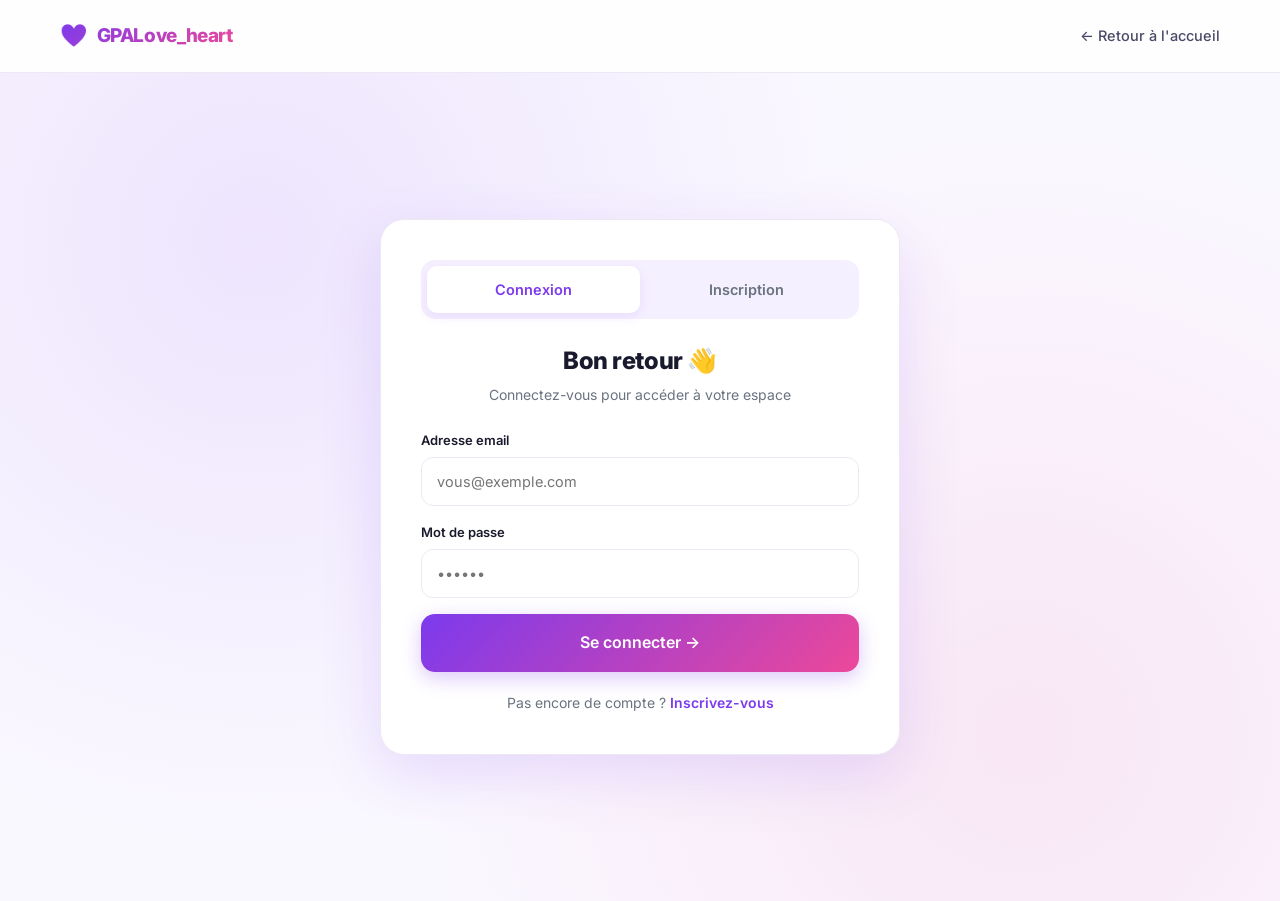
==== auth.html @ fbfcaed0 "Create auth.html" ====
<!doctype html>
<html lang="fr">
<head>
<meta charset="utf-8">
<meta name="viewport" content="width=device-width,initial-scale=1">
<title>Connexion / Inscription — GPALove_heart</title>
<link rel="icon" href="https://monlogo.png">
<link rel="preconnect" href="https://fonts.googleapis.com">
<link rel="preconnect" href="https://fonts.gstatic.com" crossorigin>
<link href="https://fonts.googleapis.com/css2?family=Inter:wght@400;500;600;700;800;900&display=swap" rel="stylesheet">
<link rel="stylesheet" href="styles.css">
<style>
  .auth-wrap{min-height:calc(100vh - 72px);display:grid;place-items:center;padding:40px 20px;
    background:radial-gradient(circle at 20% 20%,rgba(124,58,237,.10),transparent 50%),
    radial-gradient(circle at 80% 80%,rgba(236,72,153,.10),transparent 50%)}
  .auth-card{background:#fff;border-radius:24px;padding:40px;max-width:520px;width:100%;
    box-shadow:0 20px 60px rgba(124,58,237,.15);border:1px solid var(--line)}
  .tabs{display:flex;background:var(--bg-alt);padding:6px;border-radius:14px;margin-bottom:28px}
  .tabs button{flex:1;padding:12px;border:none;background:transparent;border-radius:10px;
    font-weight:600;font-size:14.5px;cursor:pointer;color:var(--muted);transition:.2s}
  .tabs button.active{background:#fff;color:var(--primary);box-shadow:0 4px 12px rgba(124,58,237,.10)}
  .pane{display:none}
  .pane.active{display:block;animation:fade .3s}
  @keyframes fade{from{opacity:0;transform:translateY(8px)}to{opacity:1;transform:none}}
  .pane h2{font-size:24px;margin-bottom:8px;text-align:center}
  .pane > p.sub{color:var(--muted);text-align:center;font-size:14px;margin-bottom:24px}
  .switch-link{text-align:center;margin-top:20px;font-size:14px;color:var(--muted)}
  .switch-link a{color:var(--primary);font-weight:600;cursor:pointer}
  .pwd-info{font-size:12px;color:var(--muted);margin-top:6px;line-height:1.5}
  .verif-box{text-align:center}
  .verif-box .icon{font-size:64px;margin-bottom:16px}
  .code-input{letter-spacing:14px;font-size:24px;text-align:center;font-weight:700;padding:16px}
  .resend{margin-top:16px;font-size:13px;color:var(--muted);text-align:center}
  .resend a{color:var(--primary);cursor:pointer;font-weight:600}
</style>
</head>
<body>

<header class="site">
  <div class="container nav">
    <a href="index.html" class="logo"><span class="heart">💜</span> GPALove_heart</a>
    <nav class="nav-links">
      <a href="index.html">← Retour à l'accueil</a>
    </nav>
  </div>
</header>

<div class="auth-wrap">
  <div class="auth-card">

    <!-- ===== TABS ===== -->
    <div class="tabs">
      <button id="tabLogin" class="active" onclick="switchTab('login')">Connexion</button>
      <button id="tabSignup" onclick="switchTab('signup')">Inscription</button>
    </div>

    <!-- ===== LOGIN ===== -->
    <div class="pane active" id="paneLogin">
      <h2>Bon retour 👋</h2>
      <p class="sub">Connectez-vous pour accéder à votre espace</p>

      <div class="field">
        <label>Adresse email</label>
        <input type="email" id="logEmail" placeholder="vous@exemple.com" autocomplete="email">
      </div>
      <div class="field">
        <label>Mot de passe</label>
        <input type="password" id="logPwd" placeholder="••••••" autocomplete="current-password">
      </div>

      <button class="btn btn-primary btn-block btn-lg" onclick="doLogin()" id="btnLoginSubmit">
        Se connecter →
      </button>

      <p class="switch-link">Pas encore de compte ? <a onclick="switchTab('signup')">Inscrivez-vous</a></p>
    </div>

    <!-- ===== SIGNUP ===== -->
    <div class="pane" id="paneSignup">
      <h2>Créer un compte</h2>
      <p class="sub">Rejoignez GPALove_heart en 30 secondes</p>

      <div class="field">
        <label>Nom complet *</label>
        <input type="text" id="regNom" placeholder="Ex : Awa Ndongo" autocomplete="name">
      </div>

      <div class="field">
        <label>Adresse email *</label>
        <input type="email" id="regEmail" placeholder="vous@exemple.com" autocomplete="email">
      </div>

      <div class="field">
        <label>Numéro de téléphone *</label>
        <div class="phone-group">
          <span class="prefix">+237</span>
          <input type="tel" id="regTel" maxlength="9" placeholder="6XXXXXXXX" inputmode="numeric">
        </div>
        <div class="pwd-info">Doit commencer par 6 et contenir 9 chiffres</div>
      </div>

      <div class="field">
        <label>Mot de passe *</label>
        <input type="password" id="regPwd" placeholder="••••••" autocomplete="new-password">
        <div class="pwd-info">Minimum 6 caractères, avec au moins 1 chiffre et 1 caractère spécial (!@#$%...)</div>
      </div>

      <label style="display:flex;gap:10px;font-size:13px;color:var(--muted);align-items:flex-start;margin:18px 0">
        <input type="checkbox" id="regCGU" style="width:auto;margin-top:4px">
        <span>Je reconnais avoir lu et accepté les <a href="cgu.html" target="_blank" style="color:var(--primary);font-weight:600">Conditions Générales d'Utilisation</a> et la <a href="cgu.html" target="_blank" style="color:var(--primary);font-weight:600">Politique de confidentialité</a>.</span>
      </label>

      <button class="btn btn-primary btn-block btn-lg" onclick="doSignup()" id="btnSignupSubmit">
        Créer mon compte →
      </button>

      <p class="switch-link">Déjà inscrit ? <a onclick="switchTab('login')">Connectez-vous</a></p>
    </div>

    <!-- ===== VERIFICATION ===== -->
    <div class="pane" id="paneVerif">
      <div class="verif-box">
        <div class="icon">📧</div>
        <h2>Vérifiez votre email</h2>
        <p class="sub">Un code à 6 chiffres a été envoyé à <b id="verifEmail"></b>.<br>Vérifiez aussi vos spams.</p>
      </div>

      <div class="field">
        <label>Code de vérification</label>
        <input type="text" id="verifCode" maxlength="6" placeholder="000000" inputmode="numeric" class="code-input">
      </div>

      <button class="btn btn-primary btn-block btn-lg" onclick="doVerify()" id="btnVerifSubmit">
        Vérifier mon compte
      </button>

      <p class="resend">
        Vous n'avez rien reçu ? <a onclick="resendCode()">Renvoyer le code</a>
      </p>
    </div>

  </div>
</div>

<!-- ============================================================
     SCRIPTS
     ============================================================ -->
<script src="api.js"></script>
<script>
let pendingEmail = '';

/* ===== Initial : si hash #signup ou ?signup ===== */
const params = new URLSearchParams(location.search);
if (location.hash === '#signup' || params.get('signup')) switchTab('signup');

/* ===== Tabs ===== */
function switchTab(t) {
  document.querySelectorAll('.pane').forEach(p => p.classList.remove('active'));
  document.querySelectorAll('.tabs button').forEach(b => b.classList.remove('active'));
  if (t === 'signup') {
    document.getElementById('paneSignup').classList.add('active');
    document.getElementById('tabSignup').classList.add('active');
  } else {
    document.getElementById('paneLogin').classList.add('active');
    document.getElementById('tabLogin').classList.add('active');
  }
}

/* ===== LOGIN ===== */
async function doLogin() {
  const email = document.getElementById('logEmail').value.trim();
  const pwd = document.getElementById('logPwd').value;
  if (!validateEmail(email)) return toast('Email invalide', 'error');
  if (!pwd) return toast('Entrez votre mot de passe', 'error');

  const btn = document.getElementById('btnLoginSubmit');
  btn.disabled = true; btn.textContent = 'Connexion...';

  try {
    const data = await apiLogin(email, pwd);
    toast('Bienvenue ' + (data.user?.nom || '') + ' !', 'success');
    setTimeout(() => {
      if (data.user?.isAdmin) location.href = 'admin.html';
      else location.href = 'dashboard.html';
    }, 700);
  } catch (e) {
    toast(e.message, 'error');
    btn.disabled = false; btn.textContent = 'Se connecter →';
  }
}

/* ===== SIGNUP ===== */
async function doSignup() {
  const nom = document.getElementById('regNom').value.trim();
  const email = document.getElementById('regEmail').value.trim();
  const tel = document.getElementById('regTel').value.trim();
  const pwd = document.getElementById('regPwd').value;
  const cgu = document.getElementById('regCGU').checked;

  if (!nom) return toast('Nom complet requis', 'error');
  if (!validateEmail(email)) return toast('Email invalide', 'error');
  if (!validatePhone(tel)) return toast('Numéro : 6 + 8 chiffres (ex: 690123456)', 'error');
  if (!validatePassword(pwd)) return toast('Mot de passe : 6+ car., 1 chiffre, 1 caractère spécial', 'error');
  if (!cgu) return toast('Vous devez accepter les CGU', 'error');

  const btn = document.getElementById('btnSignupSubmit');
  btn.disabled = true; btn.textContent = 'Création du compte...';

  try {
    const data = await apiRegister({ nom, email, tel, password: pwd });
    pendingEmail = email;
    document.getElementById('verifEmail').textContent = email;
    document.querySelectorAll('.pane').forEach(p => p.classList.remove('active'));
    document.getElementById('paneVerif').classList.add('active');
    document.querySelectorAll('.tabs').forEach(t => t.style.display = 'none');
    toast('Code envoyé ! Vérifiez votre email.', 'success');
    setTimeout(() => document.getElementById('verifCode').focus(), 300);
  } catch (e) {
    toast(e.message, 'error');
    btn.disabled = false; btn.textContent = 'Créer mon compte →';
  }
}

/* ===== VERIFY ===== */
async function doVerify() {
  const code = document.getElementById('verifCode').value.trim();
  if (code.length !== 6) return toast('Le code doit contenir 6 chiffres', 'error');

  const btn = document.getElementById('btnVerifSubmit');
  btn.disabled = true; btn.textContent = 'Vérification...';

  try {
    const data = await apiVerify(pendingEmail, code);
    toast('Compte vérifié ! Bienvenue 🎉', 'success');
    setTimeout(() => {
      if (data.user?.isAdmin) location.href = 'admin.html';
      else location.href = 'dashboard.html';
    }, 900);
  } catch (e) {
    toast(e.message, 'error');
    btn.disabled = false; btn.textContent = 'Vérifier mon compte';
  }
}

/* ===== RESEND ===== */
async function resendCode() {
  if (!pendingEmail) return toast('Erreur : email introuvable', 'error');
  try {
    await apiResendCode(pendingEmail);
    toast('Nouveau code envoyé !', 'success');
  } catch (e) {
    toast(e.message, 'error');
  }
}

/* ===== Format téléphone (que des chiffres) ===== */
document.getElementById('regTel').addEventListener('input', (e) => {
  e.target.value = e.target.value.replace(/\D/g, '').slice(0, 9);
});

/* ===== Auto-diriger si déjà connecté ===== */
if (getToken()) {
  const u = getCachedUser();
  if (u?.isAdmin) location.href = 'admin.html';
  else location.href = 'dashboard.html';
}
</script>
</body>
</html>
---- styles.css ----
/* ============================================================
   GPALove_heart — Design System
   Inspiré de Tammuz (élégance) & Angels Friend (parcours)
   ============================================================ */

:root {
  --primary: #7c3aed;
  --primary-dark: #5b21b6;
  --primary-light: #a78bfa;
  --secondary: #ec4899;
  --secondary-light: #f9a8d4;
  --accent: #06b6d4;
  --gold: #f59e0b;
  --success: #10b981;
  --warn: #f59e0b;
  --danger: #ef4444;
  --bg: #faf8ff;
  --bg-alt: #f5f0ff;
  --card: #ffffff;
  --text: #1a1a2e;
  --text-soft: #4a4a68;
  --muted: #6b7280;
  --line: #ece9f5;
  --radius: 18px;
  --radius-sm: 12px;
  --radius-lg: 28px;
  --shadow-sm: 0 4px 14px rgba(124,58,237,.06);
  --shadow: 0 8px 30px rgba(124,58,237,.10);
  --shadow-lg: 0 20px 60px rgba(124,58,237,.16);
  --gradient: linear-gradient(135deg, #7c3aed 0%, #ec4899 100%);
  --gradient-soft: linear-gradient(135deg, #f3eefe 0%, #fde8f3 100%);
}

* { box-sizing: border-box; margin: 0; padding: 0; }
html { scroll-behavior: smooth; }
body {
  font-family: 'Inter', system-ui, -apple-system, 'Segoe UI', Roboto, sans-serif;
  background: var(--bg);
  color: var(--text);
  line-height: 1.6;
  -webkit-font-smoothing: antialiased;
  overflow-x: hidden;
}
img { max-width: 100%; display: block; }
a { color: inherit; text-decoration: none; }
button, input, select, textarea { font: inherit; outline: none; }
h1, h2, h3, h4, h5 { line-height: 1.2; font-weight: 800; letter-spacing: -0.02em; }

.container { max-width: 1200px; margin: 0 auto; padding: 0 20px; }

/* ============================================================
   HEADER / NAV
   ============================================================ */
header.site {
  position: sticky; top: 0; z-index: 50;
  background: rgba(255,255,255,.85);
  backdrop-filter: blur(14px);
  -webkit-backdrop-filter: blur(14px);
  border-bottom: 1px solid var(--line);
}
.nav { display: flex; align-items: center; justify-content: space-between; height: 72px; }
.logo {
  display: flex; align-items: center; gap: 10px;
  font-weight: 800; font-size: 19px; letter-spacing: -0.02em;
  background: var(--gradient);
  -webkit-background-clip: text; background-clip: text;
  -webkit-text-fill-color: transparent;
}
.logo img { height: 38px; width: 38px; border-radius: 12px; object-fit: cover; }
.logo .heart { font-size: 22px; }
.nav-links { display: flex; gap: 26px; align-items: center; }
.nav-links a { color: var(--text-soft); font-weight: 500; font-size: 14.5px; transition: color .2s; position: relative; }
.nav-links a:hover, .nav-links a.active { color: var(--primary); }
.nav-links a.active::after {
  content: ''; position: absolute; bottom: -24px; left: 0; right: 0;
  height: 3px; background: var(--gradient); border-radius: 3px;
}
.menu-toggle { display: none; background: none; border: none; font-size: 24px; color: var(--primary); cursor: pointer; }

/* ============================================================
   BUTTONS
   ============================================================ */
.btn {
  display: inline-flex; align-items: center; justify-content: center; gap: 8px;
  padding: 12px 22px; border-radius: var(--radius-sm);
  border: none; cursor: pointer; font-weight: 600; font-size: 14.5px;
  transition: all .22s ease; white-space: nowrap; text-decoration: none;
}
.btn-primary { background: var(--gradient); color: #fff; box-shadow: 0 6px 20px rgba(124,58,237,.28); }
.btn-primary:hover { transform: translateY(-2px); box-shadow: 0 12px 30px rgba(124,58,237,.38); }
.btn-ghost { background: #fff; color: var(--primary); border: 1.5px solid var(--line); }
.btn-ghost:hover { border-color: var(--primary); background: var(--bg-alt); }
.btn-success { background: var(--success); color: #fff; }
.btn-danger { background: var(--danger); color: #fff; }
.btn-warn { background: var(--warn); color: #fff; }
.btn-block { width: 100%; }
.btn-sm { padding: 8px 16px; font-size: 13px; border-radius: 10px; }
.btn-lg { padding: 16px 32px; font-size: 16px; border-radius: 14px; }
.btn:disabled { opacity: .55; cursor: not-allowed; transform: none !important; }

/* ============================================================
   HERO
   ============================================================ */
.hero {
  padding: 90px 0 70px;
  background:
    radial-gradient(circle at 15% 20%, rgba(124,58,237,.14), transparent 45%),
    radial-gradient(circle at 85% 15%, rgba(236,72,153,.12), transparent 45%),
    radial-gradient(circle at 50% 90%, rgba(6,182,212,.08), transparent 40%);
  position: relative;
  overflow: hidden;
}
.hero-grid { display: grid; grid-template-columns: 1.15fr .85fr; gap: 60px; align-items: center; }
.hero h1 {
  font-size: clamp(34px, 5.5vw, 58px); line-height: 1.08;
  font-weight: 800; margin-bottom: 22px; letter-spacing: -0.03em;
}
.hero h1 span {
  background: var(--gradient);
  -webkit-background-clip: text; background-clip: text;
  -webkit-text-fill-color: transparent;
}
.hero p { color: var(--text-soft); font-size: 17px; margin-bottom: 30px; max-width: 560px; }
.hero-cta { display: flex; gap: 14px; flex-wrap: wrap; }
.hero-stats { display: flex; gap: 40px; margin-top: 40px; flex-wrap: wrap; }
.hero-stats .stat { }
.hero-stats .stat b { display: block; font-size: 30px; font-weight: 800; color: var(--primary); line-height: 1; }
.hero-stats .stat span { font-size: 13px; color: var(--muted); margin-top: 6px; display: block; }

.hero-visual { position: relative; height: 440px; }
.hero-visual .card-float {
  position: absolute; background: #fff; border-radius: 20px;
  box-shadow: var(--shadow); padding: 20px 22px;
  border: 1px solid var(--line); animation: float 6s ease-in-out infinite;
}
.hero-visual .cf1 { top: 10px; left: 0; width: 200px; animation-delay: 0s; }
.hero-visual .cf2 { top: 160px; right: 0; width: 240px; animation-delay: 1.5s; }
.hero-visual .cf3 { bottom: 10px; left: 30px; width: 220px; animation-delay: 3s; }
.stat-mini { font-size: 26px; font-weight: 800; color: var(--primary); }
.stat-label { font-size: 12.5px; color: var(--muted); margin-top: 2px; }
@keyframes float { 0%, 100% { transform: translateY(0); } 50% { transform: translateY(-12px); } }

/* ============================================================
   SECTIONS
   ============================================================ */
section { padding: 80px 0; }
.section-title { text-align: center; margin-bottom: 54px; max-width: 720px; margin-left: auto; margin-right: auto; }
.section-title .eyebrow {
  display: inline-block; font-size: 12.5px; font-weight: 700; letter-spacing: .12em;
  text-transform: uppercase; color: var(--secondary);
  background: rgba(236,72,153,.08); padding: 6px 16px; border-radius: 30px; margin-bottom: 16px;
}
.section-title h2 { font-size: clamp(28px, 3.8vw, 42px); margin-bottom: 14px; letter-spacing: -0.025em; }
.section-title p { color: var(--muted); font-size: 16.5px; }

.grid { display: grid; gap: 22px; }
.grid-2 { grid-template-columns: repeat(auto-fit, minmax(340px, 1fr)); }
.grid-3 { grid-template-columns: repeat(auto-fit, minmax(280px, 1fr)); }
.grid-4 { grid-template-columns: repeat(auto-fit, minmax(230px, 1fr)); }

/* ============================================================
   CARDS
   ============================================================ */
.card {
  background: var(--card); border: 1px solid var(--line);
  border-radius: var(--radius); padding: 26px;
  box-shadow: var(--shadow-sm); transition: all .28s ease;
}
.card:hover { transform: translateY(-4px); box-shadow: var(--shadow-lg); border-color: var(--primary-light); }
.card h3 { font-size: 18px; margin-bottom: 10px; font-weight: 700; }
.card p { color: var(--muted); font-size: 14.5px; }

.icon-box {
  width: 52px; height: 52px; border-radius: 15px;
  display: grid; place-items: center;
  background: var(--gradient-soft); color: var(--primary);
  font-size: 24px; margin-bottom: 18px;
}

/* Programmes (style Tammuz destinations) */
.programmes-grid { display: grid; grid-template-columns: repeat(auto-fit, minmax(160px, 1fr)); gap: 16px; }
.pays-card {
  background: #fff; border-radius: var(--radius);
  overflow: hidden; border: 1px solid var(--line);
  cursor: pointer; transition: all .28s ease; text-align: center;
  box-shadow: var(--shadow-sm);
}
.pays-card:hover { transform: translateY(-5px); box-shadow: var(--shadow-lg); }
.pays-card .flag {
  height: 110px; display: grid; place-items: center;
  font-size: 56px; background: var(--gradient-soft);
}
.pays-card .body { padding: 16px; }
.pays-card b { display: block; font-size: 15px; font-weight: 700; margin-bottom: 4px; }
.pays-card span { font-size: 12.5px; color: var(--muted); }

/* Parcours (style Angels Friend) */
.parcours { display: grid; gap: 20px; }
.etape {
  display: flex; gap: 20px; align-items: flex-start;
  background: #fff; padding: 22px; border-radius: var(--radius);
  border: 1px solid var(--line); box-shadow: var(--shadow-sm);
  transition: all .25s;
}
.etape:hover { box-shadow: var(--shadow); transform: translateX(4px); }
.etape .num {
  flex-shrink: 0; width: 46px; height: 46px; border-radius: 50%;
  display: grid; place-items: center;
  background: var(--gradient); color: #fff; font-weight: 800; font-size: 17px;
  box-shadow: 0 6px 16px rgba(124,58,237,.30);
}
.etape h4 { font-size: 16.5px; margin-bottom: 6px; }
.etape p { color: var(--muted); font-size: 14px; }

/* ============================================================
   FORMULAIRES
   ============================================================ */
.field { margin-bottom: 16px; }
.field label { display: block; font-size: 13px; font-weight: 600; margin-bottom: 6px; color: var(--text); }
.field input, .field select, .field textarea {
  width: 100%; padding: 12px 15px;
  border: 1.5px solid var(--line); border-radius: var(--radius-sm);
  background: #fff; transition: all .2s; font-size: 14.5px; color: var(--text);
}
.field input:focus, .field select:focus, .field textarea:focus {
  border-color: var(--primary); box-shadow: 0 0 0 4px rgba(124,58,237,.10);
}
.phone-group { display: flex; gap: 8px; }
.phone-group .prefix {
  display: grid; place-items: center; padding: 0 15px;
  background: var(--bg-alt); border-radius: var(--radius-sm);
  font-weight: 700; color: var(--primary); border: 1.5px solid var(--line);
}

/* ============================================================
   MODALES
   ============================================================ */
.overlay {
  position: fixed; inset: 0; background: rgba(15,10,30,.60);
  backdrop-filter: blur(6px); -webkit-backdrop-filter: blur(6px);
  z-index: 100; display: none; align-items: center; justify-content: center;
  padding: 20px; overflow-y: auto;
}
.overlay.open { display: flex; }
.modal {
  background: #fff; border-radius: 22px; max-width: 560px; width: 100%;
  padding: 32px; box-shadow: 0 30px 80px rgba(0,0,0,.30);
  max-height: 92vh; overflow-y: auto; position: relative;
  animation: pop .25s ease;
}
@keyframes pop { from { transform: scale(.94); opacity: 0; } to { transform: scale(1); opacity: 1; } }
.modal h3 { font-size: 21px; margin-bottom: 16px; font-weight: 800; }
.close-x {
  position: absolute; top: 16px; right: 16px;
  width: 36px; height: 36px; border-radius: 50%;
  border: none; background: var(--bg-alt); color: var(--primary);
  cursor: pointer; font-size: 20px; font-weight: 700;
  display: grid; place-items: center; transition: .2s;
}
.close-x:hover { background: var(--gradient); color: #fff; }

/* ============================================================
   TABLES
   ============================================================ */
table { width: 100%; border-collapse: collapse; font-size: 14px; }
th, td { padding: 13px 10px; text-align: left; border-bottom: 1px solid var(--line); }
th { font-weight: 700; color: var(--muted); font-size: 12px; text-transform: uppercase; letter-spacing: .06em; }
tr:last-child td { border-bottom: none; }

.badge {
  display: inline-block; padding: 4px 11px; border-radius: 20px;
  font-size: 11.5px; font-weight: 700;
}
.badge-pending { background: #fff7e6; color: #b45309; }
.badge-success { background: #e7f9f1; color: #047857; }
.badge-fail { background: #fee; color: #b91c1c; }
.badge-pro { background: var(--gradient); color: #fff; }

/* ============================================================
   DASHBOARD
   ============================================================ */
.dash { display: grid; grid-template-columns: 260px 1fr; gap: 24px; padding: 24px 0; }
.sidebar {
  background: #fff; border-radius: var(--radius); padding: 16px;
  border: 1px solid var(--line); height: fit-content;
  position: sticky; top: 92px; box-shadow: var(--shadow-sm);
}
.sidebar .item {
  display: flex; align-items: center; gap: 12px;
  padding: 12px 14px; border-radius: var(--radius-sm);
  color: var(--muted); cursor: pointer; font-weight: 500; font-size: 14.5px;
  transition: all .18s; margin-bottom: 4px;
}
.sidebar .item:hover { background: var(--bg-alt); color: var(--primary); }
.sidebar .item.active { background: var(--gradient); color: #fff; box-shadow: 0 6px 16px rgba(124,58,237,.28); }

.balance-card {
  background: var(--gradient); color: #fff;
  border-radius: var(--radius-lg); padding: 28px;
  position: relative; overflow: hidden;
  box-shadow: 0 20px 50px rgba(124,58,237,.30);
}
.balance-card::after {
  content: ''; position: absolute; right: -60px; top: -60px;
  width: 220px; height: 220px; background: rgba(255,255,255,.10); border-radius: 50%;
}
.balance-card::before {
  content: ''; position: absolute; left: -40px; bottom: -40px;
  width: 140px; height: 140px; background: rgba(255,255,255,.08); border-radius: 50%;
}
.balance-value { font-size: 38px; font-weight: 800; margin: 8px 0; letter-spacing: -0.02em; }
.float-actions { position: absolute; right: 20px; bottom: 20px; display: flex; gap: 10px; z-index: 2; }
.fab {
  width: 48px; height: 48px; border-radius: 50%; border: none;
  background: #fff; color: var(--primary); font-size: 22px; font-weight: 700;
  cursor: pointer; box-shadow: 0 8px 22px rgba(0,0,0,.18); transition: .2s;
  display: grid; place-items: center;
}
.fab:hover { transform: scale(1.10); }

/* TABS */
.tab-content { display: none; animation: fade .25s ease; }
.tab-content.active { display: block; }
@keyframes fade { from { opacity: 0; transform: translateY(8px); } to { opacity: 1; transform: none; } }

/* ============================================================
   CATEGORY SCROLL (carousel horizontal)
   ============================================================ */
.cat-scroll {
  display: flex; gap: 12px; overflow-x: auto;
  padding: 8px 4px 20px; scroll-behavior: smooth;
  -webkit-overflow-scrolling: touch;
}
.cat-scroll::-webkit-scrollbar { height: 6px; }
.cat-scroll::-webkit-scrollbar-thumb { background: var(--line); border-radius: 6px; }
.cat-scroll::-webkit-scrollbar-thumb:hover { background: var(--primary-light); }
.cat-pill {
  padding: 10px 22px; border-radius: 30px;
  background: #fff; border: 1.5px solid var(--line);
  cursor: pointer; font-weight: 600; font-size: 14px;
  white-space: nowrap; transition: all .2s; color: var(--text-soft);
}
.cat-pill:hover { border-color: var(--primary-light); }
.cat-pill.active { background: var(--gradient); color: #fff; border-color: transparent; box-shadow: 0 6px 16px rgba(124,58,237,.25); }

/* ============================================================
   PROFIL MÈRE PORTEUSE
   ============================================================ */
.list-grid { display: grid; grid-template-columns: repeat(auto-fill, minmax(270px, 1fr)); gap: 20px; }
.profile-card {
  background: #fff; border-radius: var(--radius); overflow: hidden;
  border: 1px solid var(--line); box-shadow: var(--shadow-sm);
  transition: all .25s;
}
.profile-card:hover { transform: translateY(-5px); box-shadow: var(--shadow-lg); }
.profile-card .ph {
  height: 180px; background: var(--gradient-soft);
  display: grid; place-items: center; font-size: 60px;
}
.profile-card .body { padding: 18px; }
.profile-card h4 { font-size: 16px; font-weight: 700; margin-bottom: 8px; display: flex; align-items: center; gap: 6px; }
.profile-card .meta { color: var(--muted); font-size: 13px; margin-bottom: 4px; }
.profile-card .actions { display: flex; gap: 8px; margin-top: 14px; }

/* ============================================================
   CAMPAGNES
   ============================================================ */
.campaign-card {
  background: #fff; border-radius: var(--radius); overflow: hidden;
  border: 1px solid var(--line); box-shadow: var(--shadow-sm);
  transition: all .25s;
}
.campaign-card:hover { transform: translateY(-5px); box-shadow: var(--shadow-lg); }
.campaign-card .top {
  height: 140px; background: var(--gradient-soft);
  display: grid; place-items: center; font-size: 52px;
}
.campaign-card .body { padding: 20px; }
.campaign-card h4 { font-size: 16.5px; font-weight: 700; margin-bottom: 8px; }
.campaign-card .desc { color: var(--muted); font-size: 13.5px; margin-bottom: 14px; min-height: 60px; }
.campaign-card .gain {
  display: flex; justify-content: space-between; align-items: center;
  padding: 12px 0; border-top: 1px solid var(--line); border-bottom: 1px solid var(--line);
  margin-bottom: 14px;
}
.campaign-card .gain b { color: var(--primary); font-size: 15px; font-weight: 800; }
.campaign-card .gain span { font-size: 12px; color: var(--muted); }

/* ============================================================
   TÉMOIGNAGES
   ============================================================ */
.testimonial {
  background: #fff; border-radius: var(--radius); padding: 24px;
  border: 1px solid var(--line); box-shadow: var(--shadow-sm);
  transition: all .25s;
}
.testimonial:hover { box-shadow: var(--shadow); }
.testimonial .stars { color: var(--gold); font-size: 16px; margin-bottom: 10px; letter-spacing: 2px; }
.testimonial p { color: var(--text); font-size: 14.5px; font-style: italic; margin-bottom: 16px; line-height: 1.65; }
.testimonial .author { display: flex; align-items: center; gap: 10px; padding-top: 14px; border-top: 1px solid var(--line); }
.testimonial .avatar {
  width: 40px; height: 40px; border-radius: 50%;
  background: var(--gradient); color: #fff;
  display: grid; place-items: center; font-weight: 700; font-size: 15px;
}
.testimonial .author b { font-size: 13.5px; display: block; }
.testimonial .author span { font-size: 12px; color: var(--muted); }

/* ============================================================
   FAQ (accordéon)
   ============================================================ */
.faq-item {
  background: #fff; border-radius: var(--radius-sm);
  border: 1px solid var(--line); margin-bottom: 12px;
  overflow: hidden; transition: all .25s;
}
.faq-item.open { box-shadow: var(--shadow); border-color: var(--primary-light); }
.faq-q {
  padding: 20px 24px; cursor: pointer;
  display: flex; justify-content: space-between; align-items: center;
  font-weight: 600; font-size: 15px;
}
.faq-q .icon { font-size: 20px; color: var(--primary); transition: transform .3s; }
.faq-item.open .faq-q .icon { transform: rotate(45deg); }
.faq-a {
  max-height: 0; overflow: hidden;
  transition: max-height .35s ease, padding .25s;
  color: var(--muted); font-size: 14.5px;
  padding: 0 24px;
}
.faq-item.open .faq-a { max-height: 500px; padding: 0 24px 22px; }

/* ============================================================
   CONTACT FORM
   ============================================================ */
.contact-form {
  background: #fff; padding: 34px; border-radius: var(--radius-lg);
  box-shadow: var(--shadow); border: 1px solid var(--line);
}
.contact-form .row { display: grid; grid-template-columns: 1fr 1fr; gap: 14px; }

/* ============================================================
   TOAST
   ============================================================ */
.toast {
  position: fixed; bottom: 24px; left: 50%; transform: translateX(-50%) translateY(120px);
  background: #1a1a2e; color: #fff;
  padding: 15px 26px; border-radius: 14px; z-index: 999;
  font-weight: 500; font-size: 14.5px;
  box-shadow: 0 12px 34px rgba(0,0,0,.30);
  transition: all .35s ease; opacity: 0;
  max-width: 90%; text-align: center;
}
.toast.show { transform: translateX(-50%) translateY(0); opacity: 1; }
.toast.success { background: var(--success); }
.toast.error { background: var(--danger); }
.toast.warn { background: var(--warn); }

/* ============================================================
   FOOTER
   ============================================================ */
footer.site {
  background: #1a1a2e; color: #c7c7d9;
  padding: 70px 0 30px; margin-top: 80px;
}
footer.site .logo { -webkit-text-fill-color: #fff; color: #fff; }
footer.site h5 {
  color: #fff; font-size: 13px; font-weight: 700;
  margin-bottom: 18px; letter-spacing: .08em; text-transform: uppercase;
}
footer.site a { color: #c7c7d9; font-size: 14px; display: block; padding: 6px 0; transition: color .2s; }
footer.site a:hover { color: var(--secondary-light); }
.footer-grid { display: grid; grid-template-columns: 2fr 1fr 1fr 1fr; gap: 44px; margin-bottom: 44px; }
.footer-grid p { color: #8b8ba7; font-size: 14px; margin-top: 16px; max-width: 340px; }
.footer-socials { display: flex; gap: 12px; margin-top: 18px; }
.footer-socials a {
  width: 40px; height: 40px; border-radius: 50%;
  background: rgba(255,255,255,.08); display: grid; place-items: center;
  font-size: 18px; padding: 0; transition: all .25s;
}
.footer-socials a:hover { background: var(--gradient); transform: translateY(-3px); }
.footer-bottom {
  border-top: 1px solid #2d2d44; padding-top: 24px;
  text-align: center; font-size: 13px; color: #8b8ba7;
}

/* ============================================================
   SECTION ALTERNÉE
   ============================================================ */
.bg-alt { background: var(--bg-alt); }
.bg-gradient { background: var(--gradient); color: #fff; }
.bg-gradient h2, .bg-gradient h3, .bg-gradient p { color: #fff; }
.bg-gradient .card { background: rgba(255,255,255,.10); border-color: rgba(255,255,255,.18); color: #fff; }
.bg-gradient .card p { color: rgba(255,255,255,.85); }

/* ============================================================
   RESPONSIVE
   ============================================================ */
@media (max-width: 900px) {
  .hero { padding: 60px 0 50px; }
  .hero-grid { grid-template-columns: 1fr; gap: 40px; }
  .hero-visual { height: 320px; max-width: 400px; margin: 0 auto; }
  .hero-visual .cf1 { width: 160px; }
  .hero-visual .cf2 { width: 180px; }
  .hero-visual .cf3 { width: 170px; }
  .dash { grid-template-columns: 1fr; }
  .sidebar { position: static; display: flex; overflow-x: auto; gap: 6px; padding: 10px; }
  .sidebar .item { white-space: nowrap; margin-bottom: 0; }
  .footer-grid { grid-template-columns: 1fr 1fr; gap: 30px; }
  .contact-form .row { grid-template-columns: 1fr; }
  section { padding: 60px 0; }
}
@media (max-width: 640px) {
  .nav-links { display: none; }
  .menu-toggle { display: block; }
  .nav-links.mobile-open {
    display: flex; flex-direction: column;
    position: absolute; top: 72px; left: 0; right: 0;
    background: #fff; padding: 20px;
    border-bottom: 1px solid var(--line);
    box-shadow: var(--shadow);
    gap: 4px; align-items: flex-start;
  }
  .nav-links.mobile-open a {
    padding: 12px 4px; width: 100%; border-bottom: 1px solid var(--line);
  }
  .nav-links.mobile-open a.active::after { display: none; }
  .footer-grid { grid-template-columns: 1fr; }
  .hero h1 { font-size: 32px; }
  .hero-stats { gap: 24px; }
  .hero-stats .stat b { font-size: 24px; }
  .modal { padding: 24px; border-radius: 18px; }
  .balance-value { font-size: 30px; }
  .btn { padding: 11px 18px; font-size: 14px; }
  .grid-3, .grid-4 { grid-template-columns: 1fr; }
  .container { padding: 0 16px; }
  section { padding: 44px 0; }
}

/* ============================================================
   ANIMATIONS FADE-IN (au scroll)
   ============================================================ */
.reveal { opacity: 0; transform: translateY(20px); transition: opacity .6s ease, transform .6s ease; }
.reveal.visible { opacity: 1; transform: translateY(0); }

/* ============================================================
   SCROLL PERSONNALISÉ
   ============================================================ */
::-webkit-scrollbar { width: 10px; height: 10px; }
::-webkit-scrollbar-track { background: var(--bg-alt); }
::-webkit-scrollbar-thumb { background: var(--primary-light); border-radius: 10px; }
::-webkit-scrollbar-thumb:hover { background: var(--primary); }

/* ============================================================
   LOADER
   ============================================================ */
.loader {
  width: 40px; height: 40px; border-radius: 50%;
  border: 3px solid var(--line); border-top-color: var(--primary);
  animation: spin 1s linear infinite; margin: 30px auto;
}
@keyframes spin { to { transform: rotate(360deg); } }
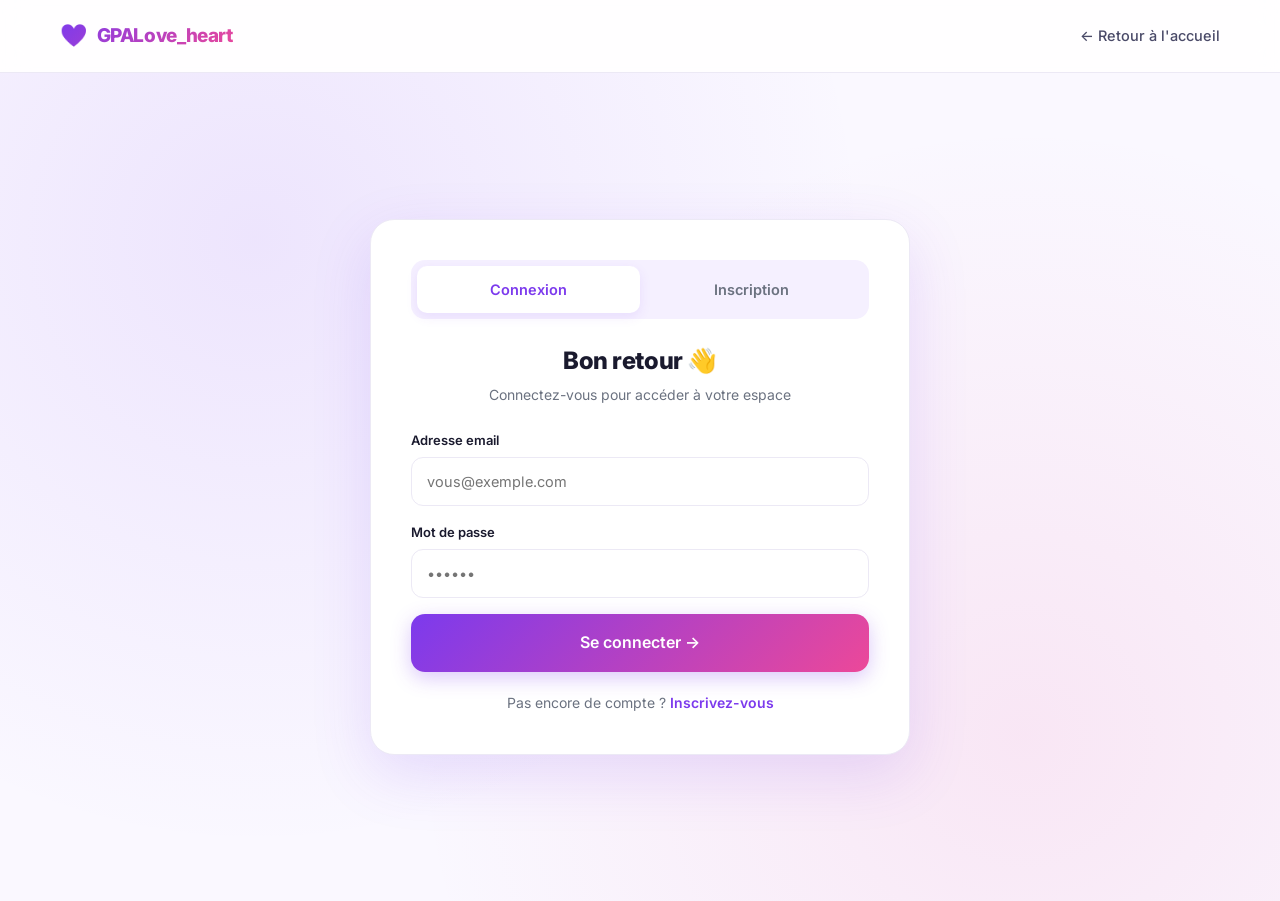
==== commit 4c520e83: "Update auth.html" ====
--- a/auth.html
+++ b/auth.html
@@ -13,7 +13,7 @@
   .auth-wrap{min-height:calc(100vh - 72px);display:grid;place-items:center;padding:40px 20px;
     background:radial-gradient(circle at 20% 20%,rgba(124,58,237,.10),transparent 50%),
     radial-gradient(circle at 80% 80%,rgba(236,72,153,.10),transparent 50%)}
-  .auth-card{background:#fff;border-radius:24px;padding:40px;max-width:520px;width:100%;
+  .auth-card{background:#fff;border-radius:24px;padding:40px;max-width:540px;width:100%;
     box-shadow:0 20px 60px rgba(124,58,237,.15);border:1px solid var(--line)}
   .tabs{display:flex;background:var(--bg-alt);padding:6px;border-radius:14px;margin-bottom:28px}
   .tabs button{flex:1;padding:12px;border:none;background:transparent;border-radius:10px;
@@ -32,6 +32,13 @@
   .code-input{letter-spacing:14px;font-size:24px;text-align:center;font-weight:700;padding:16px}
   .resend{margin-top:16px;font-size:13px;color:var(--muted);text-align:center}
   .resend a{color:var(--primary);cursor:pointer;font-weight:600}
+  .phone-select{display:flex;gap:8px}
+  .phone-select select{flex:0 0 130px;padding:12px 8px;font-size:14px}
+  .phone-select input{flex:1}
+  .debug-box{background:#fff7e6;border:1px dashed var(--warn);border-radius:12px;padding:14px;
+    margin-top:16px;font-size:13px;color:#92400e;display:none}
+  .debug-box.show{display:block}
+  .debug-box b{font-family:monospace;font-size:15px;background:#fff;padding:2px 8px;border-radius:6px}
 </style>
 </head>
 <body>
@@ -48,13 +55,13 @@
 <div class="auth-wrap">
   <div class="auth-card">
 
-    <!-- ===== TABS ===== -->
+    <!-- TABS -->
     <div class="tabs">
       <button id="tabLogin" class="active" onclick="switchTab('login')">Connexion</button>
       <button id="tabSignup" onclick="switchTab('signup')">Inscription</button>
     </div>
 
-    <!-- ===== LOGIN ===== -->
+    <!-- LOGIN -->
     <div class="pane active" id="paneLogin">
       <h2>Bon retour 👋</h2>
       <p class="sub">Connectez-vous pour accéder à votre espace</p>
@@ -75,7 +82,7 @@
       <p class="switch-link">Pas encore de compte ? <a onclick="switchTab('signup')">Inscrivez-vous</a></p>
     </div>
 
-    <!-- ===== SIGNUP ===== -->
+    <!-- SIGNUP -->
     <div class="pane" id="paneSignup">
       <h2>Créer un compte</h2>
       <p class="sub">Rejoignez GPALove_heart en 30 secondes</p>
@@ -92,11 +99,26 @@
 
       <div class="field">
         <label>Numéro de téléphone *</label>
-        <div class="phone-group">
-          <span class="prefix">+237</span>
+        <div class="phone-select">
+          <select id="regCountry" onchange="updatePhonePlaceholder()">
+            <option value="237" data-len="9" data-start="6">🇨🇲 +237</option>
+            <option value="33"  data-len="9" data-start="6">🇫🇷 +33</option>
+            <option value="32"  data-len="9" data-start="4">🇧🇪 +32</option>
+            <option value="1"   data-len="10" data-start="">🇨🇦 +1</option>
+            <option value="1"   data-len="10" data-start="">🇺🇸 +1</option>
+            <option value="234" data-len="10" data-start="">🇳🇬 +234</option>
+            <option value="233" data-len="9"  data-start="">🇬🇭 +233</option>
+            <option value="254" data-len="9"  data-start="7">🇰🇪 +254</option>
+            <option value="225" data-len="8"  data-start="">🇨🇮 +225</option>
+            <option value="221" data-len="9"  data-start="7">🇸🇳 +221</option>
+            <option value="27"  data-len="9"  data-start="">🇿🇦 +27</option>
+            <option value="91"  data-len="10" data-start="">🇮🇳 +91</option>
+            <option value="55"  data-len="11" data-start="">🇧🇷 +55</option>
+            <option value="380" data-len="9"  data-start="">🇺🇦 +380</option>
+          </select>
           <input type="tel" id="regTel" maxlength="9" placeholder="6XXXXXXXX" inputmode="numeric">
         </div>
-        <div class="pwd-info">Doit commencer par 6 et contenir 9 chiffres</div>
+        <div class="pwd-info" id="phoneInfo">Doit commencer par 6 et contenir 9 chiffres</div>
       </div>
 
       <div class="field">
@@ -107,7 +129,7 @@
 
       <label style="display:flex;gap:10px;font-size:13px;color:var(--muted);align-items:flex-start;margin:18px 0">
         <input type="checkbox" id="regCGU" style="width:auto;margin-top:4px">
-        <span>Je reconnais avoir lu et accepté les <a href="cgu.html" target="_blank" style="color:var(--primary);font-weight:600">Conditions Générales d'Utilisation</a> et la <a href="cgu.html" target="_blank" style="color:var(--primary);font-weight:600">Politique de confidentialité</a>.</span>
+        <span>Je reconnais avoir lu et accepté les <a href="cgu.html" target="_blank" style="color:var(--primary);font-weight:600">CGU</a> et la <a href="cgu.html" target="_blank" style="color:var(--primary);font-weight:600">Politique de confidentialité</a>.</span>
       </label>
 
       <button class="btn btn-primary btn-block btn-lg" onclick="doSignup()" id="btnSignupSubmit">
@@ -117,12 +139,12 @@
       <p class="switch-link">Déjà inscrit ? <a onclick="switchTab('login')">Connectez-vous</a></p>
     </div>
 
-    <!-- ===== VERIFICATION ===== -->
+    <!-- VERIFICATION -->
     <div class="pane" id="paneVerif">
       <div class="verif-box">
         <div class="icon">📧</div>
         <h2>Vérifiez votre email</h2>
-        <p class="sub">Un code à 6 chiffres a été envoyé à <b id="verifEmail"></b>.<br>Vérifiez aussi vos spams.</p>
+        <p class="sub">Un code à 6 chiffres a été envoyé à <b id="verifEmail"></b>.<br>Vérifiez aussi vos <b>spams</b>.</p>
       </div>
 
       <div class="field">
@@ -133,6 +155,10 @@
       <button class="btn btn-primary btn-block btn-lg" onclick="doVerify()" id="btnVerifSubmit">
         Vérifier mon compte
       </button>
+
+      <div class="debug-box" id="debugBox">
+        ⚠️ Mode debug : <b id="debugCode"></b> (à supprimer en production)
+      </div>
 
       <p class="resend">
         Vous n'avez rien reçu ? <a onclick="resendCode()">Renvoyer le code</a>
@@ -142,18 +168,13 @@
   </div>
 </div>
 
-<!-- ============================================================
-     SCRIPTS
-     ============================================================ -->
 <script src="api.js"></script>
 <script>
 let pendingEmail = '';
 
-/* ===== Initial : si hash #signup ou ?signup ===== */
 const params = new URLSearchParams(location.search);
 if (location.hash === '#signup' || params.get('signup')) switchTab('signup');
 
-/* ===== Tabs ===== */
 function switchTab(t) {
   document.querySelectorAll('.pane').forEach(p => p.classList.remove('active'));
   document.querySelectorAll('.tabs button').forEach(b => b.classList.remove('active'));
@@ -166,7 +187,35 @@
   }
 }
 
-/* ===== LOGIN ===== */
+/* Gestion du numéro selon le pays */
+function updatePhonePlaceholder() {
+  const sel = document.getElementById('regCountry');
+  const opt = sel.options[sel.selectedIndex];
+  const len = opt.dataset.len;
+  const start = opt.dataset.start;
+  const tel = document.getElementById('regTel');
+  const info = document.getElementById('phoneInfo');
+
+  tel.maxLength = len;
+  tel.value = '';
+  tel.placeholder = start ? start + 'X'.repeat(len - 1) : 'X'.repeat(len);
+  info.textContent = start
+    ? `Doit commencer par ${start} et contenir ${len} chiffres`
+    : `Doit contenir ${len} chiffres`;
+}
+
+/* Validation téléphone adaptée au pays */
+function validatePhoneIntl(tel) {
+  const sel = document.getElementById('regCountry');
+  const opt = sel.options[sel.selectedIndex];
+  const len = parseInt(opt.dataset.len);
+  const start = opt.dataset.start;
+  if (!/^\d+$/.test(tel)) return false;
+  if (tel.length !== len) return false;
+  if (start && !tel.startsWith(start)) return false;
+  return true;
+}
+
 async function doLogin() {
   const email = document.getElementById('logEmail').value.trim();
   const pwd = document.getElementById('logPwd').value;
@@ -189,17 +238,17 @@
   }
 }
 
-/* ===== SIGNUP ===== */
 async function doSignup() {
   const nom = document.getElementById('regNom').value.trim();
   const email = document.getElementById('regEmail').value.trim();
   const tel = document.getElementById('regTel').value.trim();
   const pwd = document.getElementById('regPwd').value;
   const cgu = document.getElementById('regCGU').checked;
+  const countryCode = document.getElementById('regCountry').value;
 
   if (!nom) return toast('Nom complet requis', 'error');
   if (!validateEmail(email)) return toast('Email invalide', 'error');
-  if (!validatePhone(tel)) return toast('Numéro : 6 + 8 chiffres (ex: 690123456)', 'error');
+  if (!validatePhoneIntl(tel)) return toast('Numéro invalide pour le pays choisi', 'error');
   if (!validatePassword(pwd)) return toast('Mot de passe : 6+ car., 1 chiffre, 1 caractère spécial', 'error');
   if (!cgu) return toast('Vous devez accepter les CGU', 'error');
 
@@ -207,13 +256,27 @@
   btn.disabled = true; btn.textContent = 'Création du compte...';
 
   try {
-    const data = await apiRegister({ nom, email, tel, password: pwd });
+    const data = await apiRegister({
+      nom,
+      email,
+      tel,
+      phoneCountry: countryCode,
+      password: pwd
+    });
+
     pendingEmail = email;
     document.getElementById('verifEmail').textContent = email;
+
+    // Si le backend renvoie un code de debug (mode dev), l'afficher
+    if (data.debugCode) {
+      document.getElementById('debugCode').textContent = data.debugCode;
+      document.getElementById('debugBox').classList.add('show');
+    }
+
     document.querySelectorAll('.pane').forEach(p => p.classList.remove('active'));
     document.getElementById('paneVerif').classList.add('active');
     document.querySelectorAll('.tabs').forEach(t => t.style.display = 'none');
-    toast('Code envoyé ! Vérifiez votre email.', 'success');
+    toast('Compte créé ! Vérifiez votre email.', 'success');
     setTimeout(() => document.getElementById('verifCode').focus(), 300);
   } catch (e) {
     toast(e.message, 'error');
@@ -221,7 +284,6 @@
   }
 }
 
-/* ===== VERIFY ===== */
 async function doVerify() {
   const code = document.getElementById('verifCode').value.trim();
   if (code.length !== 6) return toast('Le code doit contenir 6 chiffres', 'error');
@@ -242,23 +304,24 @@
   }
 }
 
-/* ===== RESEND ===== */
 async function resendCode() {
   if (!pendingEmail) return toast('Erreur : email introuvable', 'error');
   try {
-    await apiResendCode(pendingEmail);
+    const data = await apiResendCode(pendingEmail);
+    if (data.debugCode) {
+      document.getElementById('debugCode').textContent = data.debugCode;
+      document.getElementById('debugBox').classList.add('show');
+    }
     toast('Nouveau code envoyé !', 'success');
   } catch (e) {
     toast(e.message, 'error');
   }
 }
 
-/* ===== Format téléphone (que des chiffres) ===== */
 document.getElementById('regTel').addEventListener('input', (e) => {
-  e.target.value = e.target.value.replace(/\D/g, '').slice(0, 9);
+  e.target.value = e.target.value.replace(/\D/g, '');
 });
 
-/* ===== Auto-diriger si déjà connecté ===== */
 if (getToken()) {
   const u = getCachedUser();
   if (u?.isAdmin) location.href = 'admin.html';
